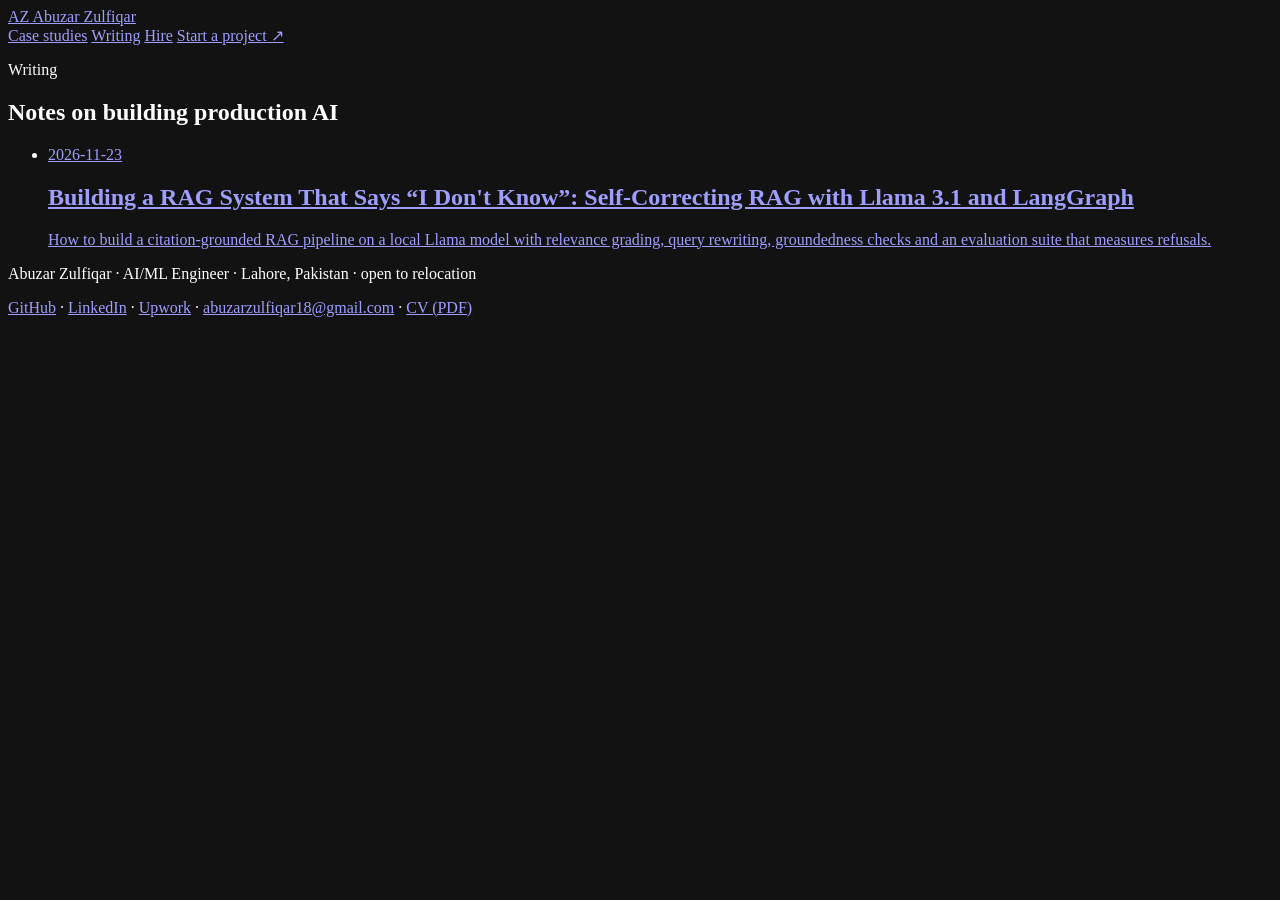
==== blog/index.html @ 6b3adeec "Add writing index" ====
<!doctype html>
<html lang="en">
<head>
  <meta charset="utf-8">
  <meta name="viewport" content="width=device-width, initial-scale=1">
  <title>Writing on RAG, AI Agents and LLMOps | Abuzar Zulfiqar</title>
  <meta name="description" content="Technical writing by Abuzar Zulfiqar on RAG, AI agents, evaluation and running LLMs in production.">
  <meta name="author" content="Abuzar Zulfiqar">
  <meta name="theme-color" content="#07110f">
  <meta name="color-scheme" content="dark">
  <link rel="canonical" href="https://abuzar18.github.io/blog/">
  <meta property="og:type" content="article">
  <meta property="og:title" content="Writing on RAG, AI Agents and LLMOps | Abuzar Zulfiqar">
  <meta property="og:description" content="Technical writing by Abuzar Zulfiqar on RAG, AI agents, evaluation and running LLMs in production.">
  <meta property="og:url" content="https://abuzar18.github.io/blog/">
  <meta property="og:image" content="https://abuzar18.github.io/assets/og-abuzar-zulfiqar.jpg">
  <meta name="twitter:card" content="summary_large_image">
  <link rel="icon" href="../assets/favicon.svg" type="image/svg+xml">
  <link rel="preconnect" href="https://fonts.googleapis.com">
  <link rel="preconnect" href="https://fonts.gstatic.com" crossorigin>
  <link href="https://fonts.googleapis.com/css2?family=DM+Mono:wght@400;500&family=Manrope:wght@400;500;600;700;800&display=swap" rel="stylesheet">
  <link rel="stylesheet" href="../assets/pages.css?v=20261123-2">
  <script type="application/ld+json">{"@context": "https://schema.org", "@graph": [{"@type": "Blog", "name": "Abuzar Zulfiqar: writing", "url": "https://abuzar18.github.io/blog/", "author": {"@type": "Person", "@id": "https://abuzar18.github.io/#person", "name": "Abuzar Zulfiqar", "url": "https://abuzar18.github.io/"}}, {"@type": "Person", "@id": "https://abuzar18.github.io/#person", "name": "Abuzar Zulfiqar", "url": "https://abuzar18.github.io/"}]}</script>
</head>
<body>
  <header class="pg-header">
    <a class="pg-brand" href="../"><span class="pg-mark">AZ</span> Abuzar Zulfiqar</a>
    <nav aria-label="Primary">
      <a href="../projects/">Case studies</a>
      <a href="../blog/">Writing</a>
      <a href="../hire-ai-engineer/">Hire</a>
      <a class="pg-cta" href="https://www.upwork.com/freelancers/abuzarz4" rel="noreferrer">Start a project ↗</a>
    </nav>
  </header>
  <main class="pg-main">
    <section class="pg-article">
      <p class="pg-kicker">Writing</p>
      <h1>Notes on building production AI</h1>
      <ul class="pg-cards"><li class="pg-card"><a href="self-correcting-rag-llama-langgraph/"><span class="pg-kicker">2026-11-23</span><h2>Building a RAG System That Says “I Don&#x27;t Know”: Self-Correcting RAG with Llama 3.1 and LangGraph</h2><p>How to build a citation-grounded RAG pipeline on a local Llama model with relevance grading, query rewriting, groundedness checks and an evaluation suite that measures refusals.</p></a></li></ul>
    </section>
  </main>
  <footer class="pg-footer">
    <p>Abuzar Zulfiqar · AI/ML Engineer · Lahore, Pakistan · open to relocation</p>
    <p><a href="https://github.com/abuzar18" rel="me">GitHub</a> · <a href="https://www.linkedin.com/in/abuzar-zulfiqar/" rel="me">LinkedIn</a> · <a href="https://www.upwork.com/freelancers/abuzarz4" rel="me">Upwork</a> · <a href="mailto:abuzarzulfiqar18@gmail.com">abuzarzulfiqar18@gmail.com</a> · <a href="../assets/Abuzar-Zulfiqar-CV.pdf">CV (PDF)</a></p>
  </footer>
</body>
</html>
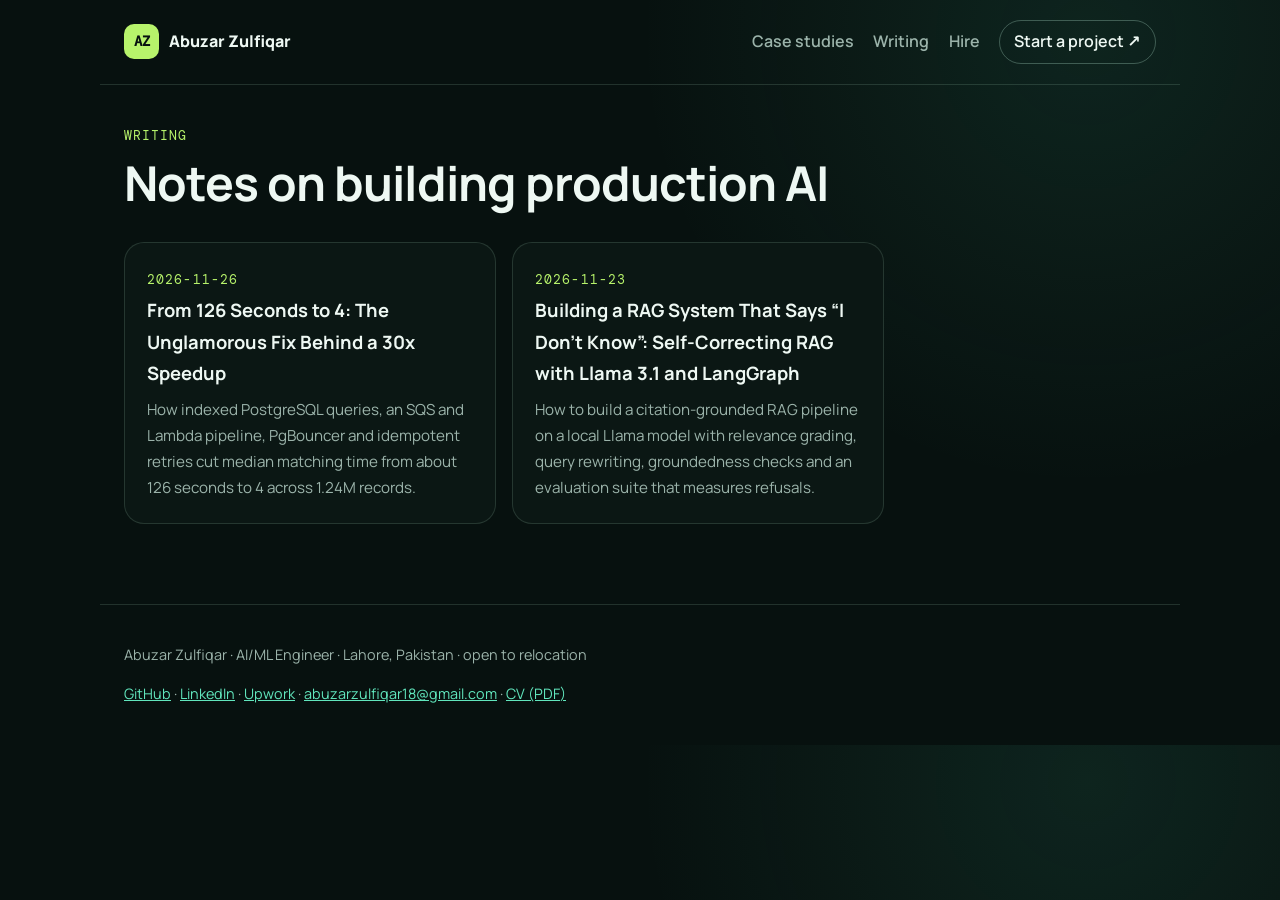
==== commit 4dc1780a: "List both articles on the writing index" ====
--- a/blog/index.html
+++ b/blog/index.html
@@ -20,7 +20,7 @@
   <link rel="preconnect" href="https://fonts.gstatic.com" crossorigin>
   <link href="https://fonts.googleapis.com/css2?family=DM+Mono:wght@400;500&family=Manrope:wght@400;500;600;700;800&display=swap" rel="stylesheet">
   <link rel="stylesheet" href="../assets/pages.css?v=20261123-2">
-  <script type="application/ld+json">{"@context": "https://schema.org", "@graph": [{"@type": "Blog", "name": "Abuzar Zulfiqar: writing", "url": "https://abuzar18.github.io/blog/", "author": {"@type": "Person", "@id": "https://abuzar18.github.io/#person", "name": "Abuzar Zulfiqar", "url": "https://abuzar18.github.io/"}}, {"@type": "Person", "@id": "https://abuzar18.github.io/#person", "name": "Abuzar Zulfiqar", "url": "https://abuzar18.github.io/"}]}</script>
+  <script type="application/ld+json">{"@context": "https://schema.org", "@graph": [{"@type": "Blog", "name": "Abuzar Zulfiqar: writing", "url": "https://abuzar18.github.io/blog/", "author": {"@type": "Person", "@id": "https://abuzar18.github.io/#person", "name": "Abuzar Zulfiqar", "url": "https://abuzar18.github.io/"}, "blogPost": [{"@type": "BlogPosting", "headline": "From 126 Seconds to 4: The Unglamorous Fix Behind a 30x Speedup", "url": "https://abuzar18.github.io/blog/126-seconds-to-4-postgres-lambda-sqs/"}, {"@type": "BlogPosting", "headline": "Building a RAG System That Says “I Don't Know”: Self-Correcting RAG with Llama 3.1 and LangGraph", "url": "https://abuzar18.github.io/blog/self-correcting-rag-llama-langgraph/"}]}, {"@type": "Person", "@id": "https://abuzar18.github.io/#person", "name": "Abuzar Zulfiqar", "url": "https://abuzar18.github.io/"}]}</script>
 </head>
 <body>
   <header class="pg-header">
@@ -36,7 +36,7 @@
     <section class="pg-article">
       <p class="pg-kicker">Writing</p>
       <h1>Notes on building production AI</h1>
-      <ul class="pg-cards"><li class="pg-card"><a href="self-correcting-rag-llama-langgraph/"><span class="pg-kicker">2026-11-23</span><h2>Building a RAG System That Says “I Don&#x27;t Know”: Self-Correcting RAG with Llama 3.1 and LangGraph</h2><p>How to build a citation-grounded RAG pipeline on a local Llama model with relevance grading, query rewriting, groundedness checks and an evaluation suite that measures refusals.</p></a></li></ul>
+      <ul class="pg-cards"><li class="pg-card"><a href="126-seconds-to-4-postgres-lambda-sqs/"><span class="pg-kicker">2026-11-26</span><h2>From 126 Seconds to 4: The Unglamorous Fix Behind a 30x Speedup</h2><p>How indexed PostgreSQL queries, an SQS and Lambda pipeline, PgBouncer and idempotent retries cut median matching time from about 126 seconds to 4 across 1.24M records.</p></a></li><li class="pg-card"><a href="self-correcting-rag-llama-langgraph/"><span class="pg-kicker">2026-11-23</span><h2>Building a RAG System That Says “I Don&#x27;t Know”: Self-Correcting RAG with Llama 3.1 and LangGraph</h2><p>How to build a citation-grounded RAG pipeline on a local Llama model with relevance grading, query rewriting, groundedness checks and an evaluation suite that measures refusals.</p></a></li></ul>
     </section>
   </main>
   <footer class="pg-footer">
--- a/assets/pages.css
+++ b/assets/pages.css
@@ -0,0 +1,46 @@
+/* Shared styles for case-study, hire and blog pages. Matches the main site palette. */
+:root{--bg:#07110f;--surface:#0b1714;--surface-2:#0e1d19;--line:rgba(194,244,221,.14);--line-strong:rgba(194,244,221,.28);--text:#eef8f3;--muted:#9bb3aa;--acid:#b7f36b;--mint:#61e6bd;--font:"Manrope",system-ui,sans-serif;--mono:"DM Mono",ui-monospace,monospace}
+*{box-sizing:border-box}
+body{margin:0;background:radial-gradient(circle at 85% 5%,rgba(72,194,154,.11),transparent 28rem),var(--bg);color:var(--text);font-family:var(--font);line-height:1.7;overflow-wrap:anywhere}
+a{color:var(--mint)}a:hover{color:var(--acid)}
+a:focus-visible{outline:3px solid var(--acid);outline-offset:3px}
+.pg-header{display:flex;justify-content:space-between;align-items:center;gap:1rem;flex-wrap:wrap;max-width:1080px;margin:0 auto;padding:1.25rem 1.5rem;border-bottom:1px solid var(--line)}
+.pg-header nav{display:flex;gap:1.2rem;flex-wrap:wrap;align-items:center}
+.pg-header nav a{color:var(--muted);text-decoration:none;font-weight:600}
+.pg-header nav a:hover{color:var(--text)}
+.pg-brand{display:flex;align-items:center;gap:.6rem;color:var(--text)!important;text-decoration:none;font-weight:800}
+.pg-mark{display:inline-grid;place-items:center;width:2.2rem;height:2.2rem;border-radius:10px;background:var(--acid);color:var(--bg);font-family:var(--mono);font-size:.85rem}
+.pg-cta{border:1px solid var(--line-strong);padding:.45rem .9rem;border-radius:999px;color:var(--text)!important}
+.pg-main{max-width:1080px;margin:0 auto;padding:2.5rem 1.5rem 4rem}
+.pg-article{max-width:760px}
+.pg-wide{max-width:none}
+.pg-kicker{font-family:var(--mono);font-size:.8rem;letter-spacing:.08em;text-transform:uppercase;color:var(--acid);margin:0 0 .6rem}
+h1{font-size:clamp(1.9rem,4.5vw,3rem);line-height:1.12;margin:0 0 1rem;letter-spacing:-.02em}
+h2{font-size:1.35rem;margin:2.2rem 0 .6rem}
+.pg-lede{font-size:1.15rem;color:var(--muted)}
+.pg-meta{color:var(--muted);font-size:.92rem}
+.pg-metrics{display:grid;grid-template-columns:repeat(auto-fit,minmax(150px,1fr));gap:.8rem;margin:1.8rem 0}
+.pg-metric{background:var(--surface);border:1px solid var(--line);border-radius:16px;padding:1rem}
+.pg-metric strong{display:block;font-size:1.5rem;color:var(--acid)}
+.pg-metric span{color:var(--muted);font-size:.88rem}
+ul{padding-left:1.2rem}li{margin:.35rem 0}
+.pg-tags{list-style:none;padding:0;display:flex;flex-wrap:wrap;gap:.5rem}
+.pg-tags li{margin:0;font-family:var(--mono);font-size:.8rem;border:1px solid var(--line-strong);border-radius:999px;padding:.25rem .7rem;color:var(--muted)}
+.pg-cards{list-style:none;padding:0;display:grid;grid-template-columns:repeat(auto-fit,minmax(300px,1fr));gap:1rem;margin-top:2rem}
+.pg-card{margin:0}
+.pg-card a{display:block;height:100%;background:var(--surface);border:1px solid var(--line);border-radius:20px;padding:1.4rem;color:var(--text);text-decoration:none;transition:border-color .2s,transform .2s}
+.pg-card a:hover{border-color:var(--acid);transform:translateY(-3px)}
+.pg-card h2{margin:.2rem 0 .5rem;font-size:1.15rem}
+.pg-card p{color:var(--muted);margin:0;font-size:.95rem}
+.pg-cta-box{max-width:760px;margin-top:3rem;background:var(--surface-2);border:1px solid var(--line-strong);border-radius:20px;padding:1.6rem}
+.pg-cta-box h2{margin-top:0}
+.pg-btn{display:inline-block;background:var(--acid);color:var(--bg)!important;font-weight:800;text-decoration:none;padding:.65rem 1.1rem;border-radius:999px;margin:.3rem .4rem .3rem 0}
+.pg-btn-ghost{background:transparent;color:var(--text)!important;border:1px solid var(--line-strong)}
+.pg-faq details{border:1px solid var(--line);border-radius:14px;padding:.8rem 1rem;margin:.6rem 0;background:var(--surface)}
+.pg-faq summary{cursor:pointer;font-weight:700}
+.pg-prose table{border-collapse:collapse;width:100%;margin:1.2rem 0;font-size:.95rem}
+.pg-prose th,.pg-prose td{border:1px solid var(--line);padding:.55rem .7rem;text-align:left}
+.pg-prose th{background:var(--surface)}
+.pg-prose code{font-family:var(--mono);background:var(--surface);padding:.1rem .35rem;border-radius:6px;font-size:.9em}
+.pg-footer{max-width:1080px;margin:0 auto;padding:1.5rem;border-top:1px solid var(--line);color:var(--muted);font-size:.9rem}
+@media (prefers-reduced-motion:reduce){.pg-card a{transition:none}.pg-card a:hover{transform:none}}
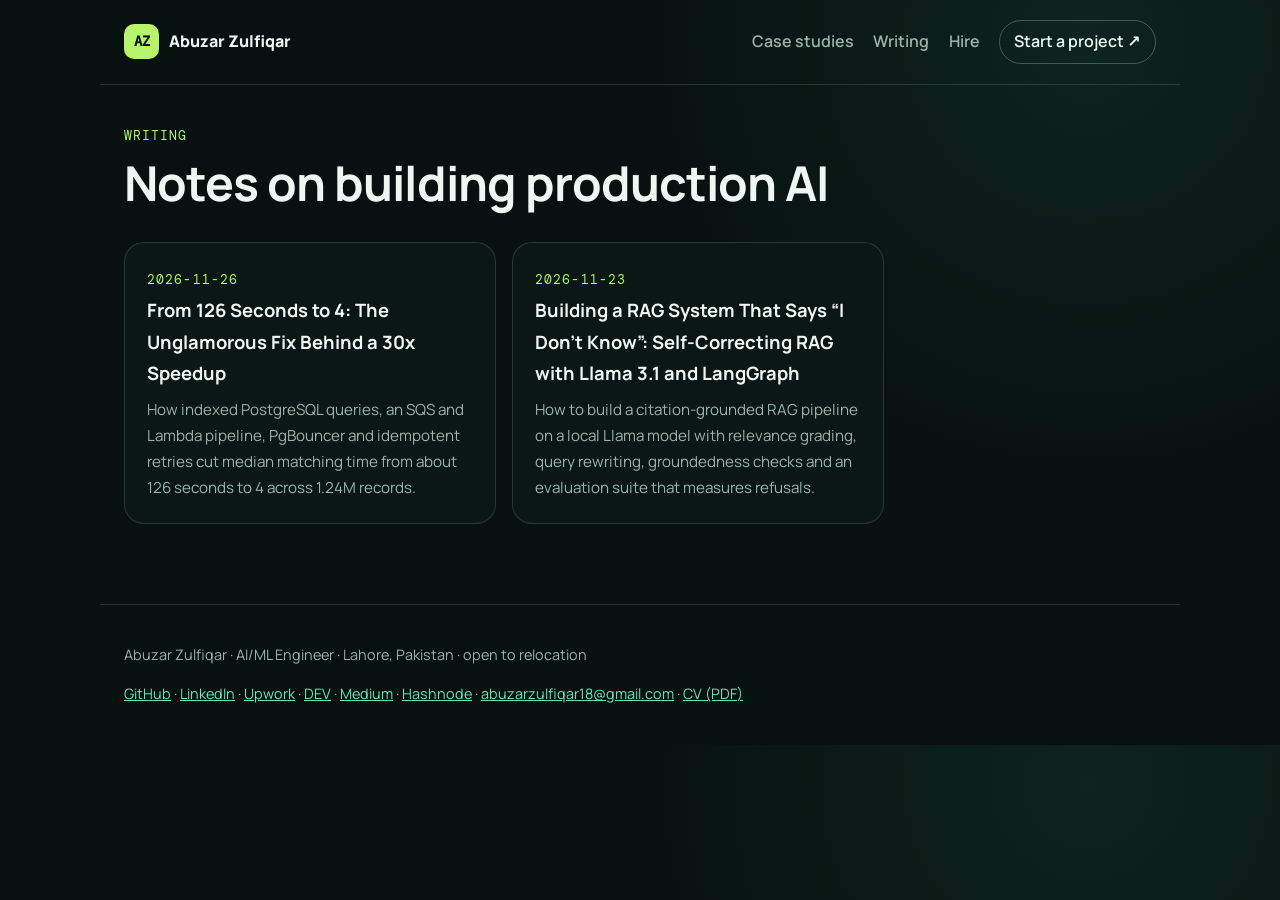
==== commit 8d710bbc: "Footer: link DEV, Medium and Hashnode" ====
--- a/blog/index.html
+++ b/blog/index.html
@@ -41,7 +41,7 @@
   </main>
   <footer class="pg-footer">
     <p>Abuzar Zulfiqar · AI/ML Engineer · Lahore, Pakistan · open to relocation</p>
-    <p><a href="https://github.com/abuzar18" rel="me">GitHub</a> · <a href="https://www.linkedin.com/in/abuzar-zulfiqar/" rel="me">LinkedIn</a> · <a href="https://www.upwork.com/freelancers/abuzarz4" rel="me">Upwork</a> · <a href="mailto:abuzarzulfiqar18@gmail.com">abuzarzulfiqar18@gmail.com</a> · <a href="../assets/Abuzar-Zulfiqar-CV.pdf">CV (PDF)</a></p>
+    <p><a href="https://github.com/abuzar18" rel="me">GitHub</a> · <a href="https://www.linkedin.com/in/abuzar-zulfiqar/" rel="me">LinkedIn</a> · <a href="https://www.upwork.com/freelancers/abuzarz4" rel="me">Upwork</a> · <a href="https://dev.to/abuzar18" rel="me">DEV</a> · <a href="https://medium.com/@abuzarzulfiqar18" rel="me">Medium</a> · <a href="https://abuzar18.hashnode.dev/" rel="me">Hashnode</a> · <a href="mailto:abuzarzulfiqar18@gmail.com">abuzarzulfiqar18@gmail.com</a> · <a href="../assets/Abuzar-Zulfiqar-CV.pdf">CV (PDF)</a></p>
   </footer>
 </body>
 </html>
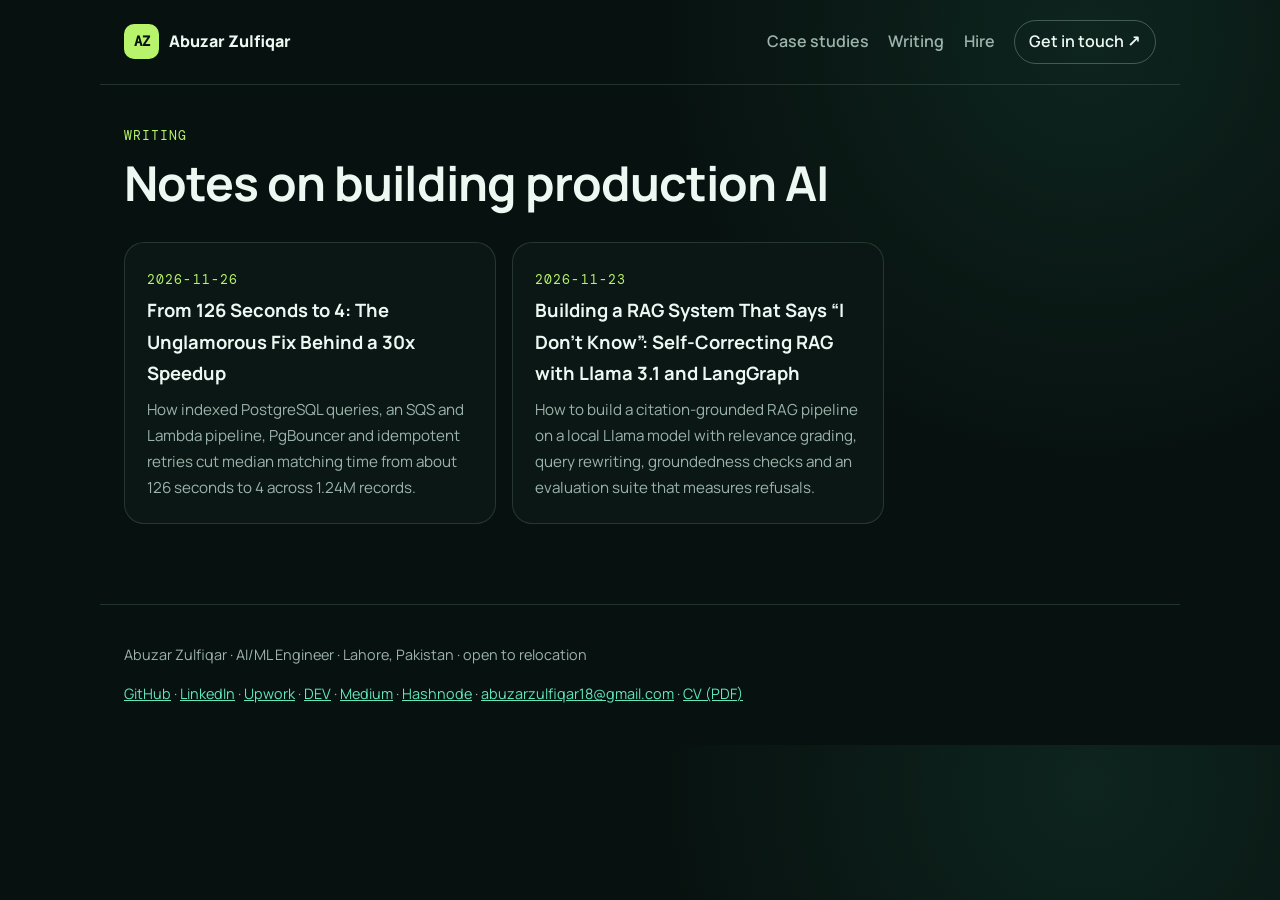
==== commit 18484179: "Pages: email and LinkedIn as primary contact; independent positioning" ====
--- a/blog/index.html
+++ b/blog/index.html
@@ -29,7 +29,7 @@
       <a href="../projects/">Case studies</a>
       <a href="../blog/">Writing</a>
       <a href="../hire-ai-engineer/">Hire</a>
-      <a class="pg-cta" href="https://www.upwork.com/freelancers/abuzarz4" rel="noreferrer">Start a project ↗</a>
+      <a class="pg-cta" href="mailto:abuzarzulfiqar18@gmail.com">Get in touch ↗</a>
     </nav>
   </header>
   <main class="pg-main">
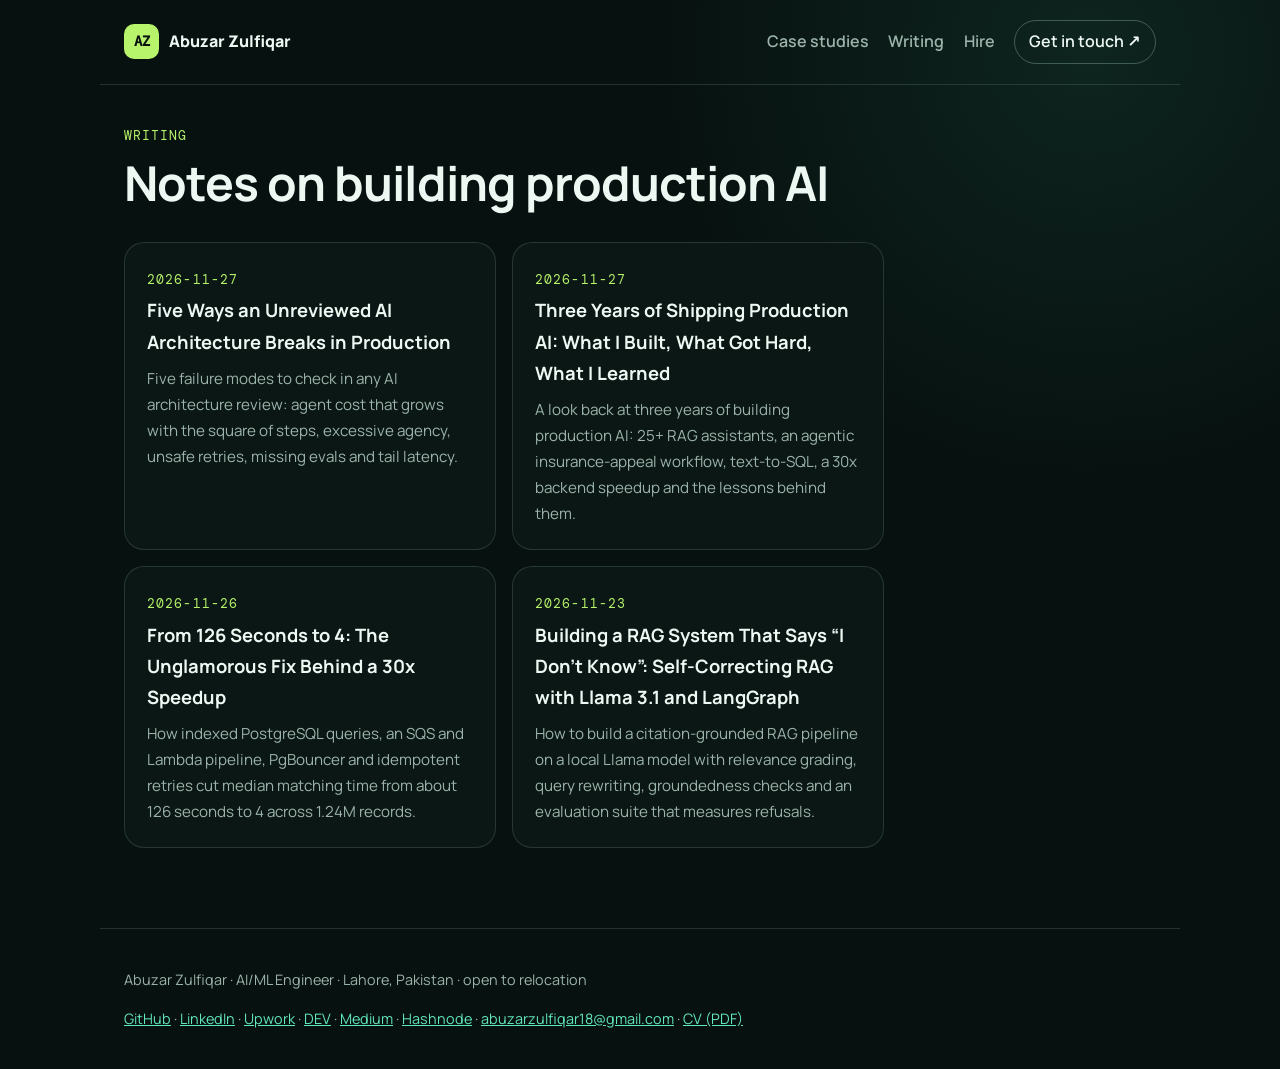
==== commit 5496fa86: "Blog index: add two new posts" ====
--- a/blog/index.html
+++ b/blog/index.html
@@ -36,7 +36,7 @@
     <section class="pg-article">
       <p class="pg-kicker">Writing</p>
       <h1>Notes on building production AI</h1>
-      <ul class="pg-cards"><li class="pg-card"><a href="126-seconds-to-4-postgres-lambda-sqs/"><span class="pg-kicker">2026-11-26</span><h2>From 126 Seconds to 4: The Unglamorous Fix Behind a 30x Speedup</h2><p>How indexed PostgreSQL queries, an SQS and Lambda pipeline, PgBouncer and idempotent retries cut median matching time from about 126 seconds to 4 across 1.24M records.</p></a></li><li class="pg-card"><a href="self-correcting-rag-llama-langgraph/"><span class="pg-kicker">2026-11-23</span><h2>Building a RAG System That Says “I Don&#x27;t Know”: Self-Correcting RAG with Llama 3.1 and LangGraph</h2><p>How to build a citation-grounded RAG pipeline on a local Llama model with relevance grading, query rewriting, groundedness checks and an evaluation suite that measures refusals.</p></a></li></ul>
+      <ul class="pg-cards"><li class="pg-card"><a href="ai-architecture-review-failure-modes/"><span class="pg-kicker">2026-11-27</span><h2>Five Ways an Unreviewed AI Architecture Breaks in Production</h2><p>Five failure modes to check in any AI architecture review: agent cost that grows with the square of steps, excessive agency, unsafe retries, missing evals and tail latency.</p></a></li><li class="pg-card"><a href="three-years-production-ai/"><span class="pg-kicker">2026-11-27</span><h2>Three Years of Shipping Production AI: What I Built, What Got Hard, What I Learned</h2><p>A look back at three years of building production AI: 25+ RAG assistants, an agentic insurance-appeal workflow, text-to-SQL, a 30x backend speedup and the lessons behind them.</p></a></li><li class="pg-card"><a href="126-seconds-to-4-postgres-lambda-sqs/"><span class="pg-kicker">2026-11-26</span><h2>From 126 Seconds to 4: The Unglamorous Fix Behind a 30x Speedup</h2><p>How indexed PostgreSQL queries, an SQS and Lambda pipeline, PgBouncer and idempotent retries cut median matching time from about 126 seconds to 4 across 1.24M records.</p></a></li><li class="pg-card"><a href="self-correcting-rag-llama-langgraph/"><span class="pg-kicker">2026-11-23</span><h2>Building a RAG System That Says “I Don&#x27;t Know”: Self-Correcting RAG with Llama 3.1 and LangGraph</h2><p>How to build a citation-grounded RAG pipeline on a local Llama model with relevance grading, query rewriting, groundedness checks and an evaluation suite that measures refusals.</p></a></li></ul>
     </section>
   </main>
   <footer class="pg-footer">
--- a/assets/pages.css
+++ b/assets/pages.css
@@ -44,3 +44,6 @@
 .pg-prose code{font-family:var(--mono);background:var(--surface);padding:.1rem .35rem;border-radius:6px;font-size:.9em}
 .pg-footer{max-width:1080px;margin:0 auto;padding:1.5rem;border-top:1px solid var(--line);color:var(--muted);font-size:.9rem}
 @media (prefers-reduced-motion:reduce){.pg-card a{transition:none}.pg-card a:hover{transform:none}}
+.pg-prose pre{overflow-x:auto;background:var(--surface);padding:1rem 1.1rem;border-radius:10px;margin:1.2rem 0;line-height:1.5}
+.pg-prose pre code{background:none;padding:0;font-size:.85em}
+@media (max-width:640px){.pg-prose table{display:block;overflow-x:auto;white-space:nowrap}}
